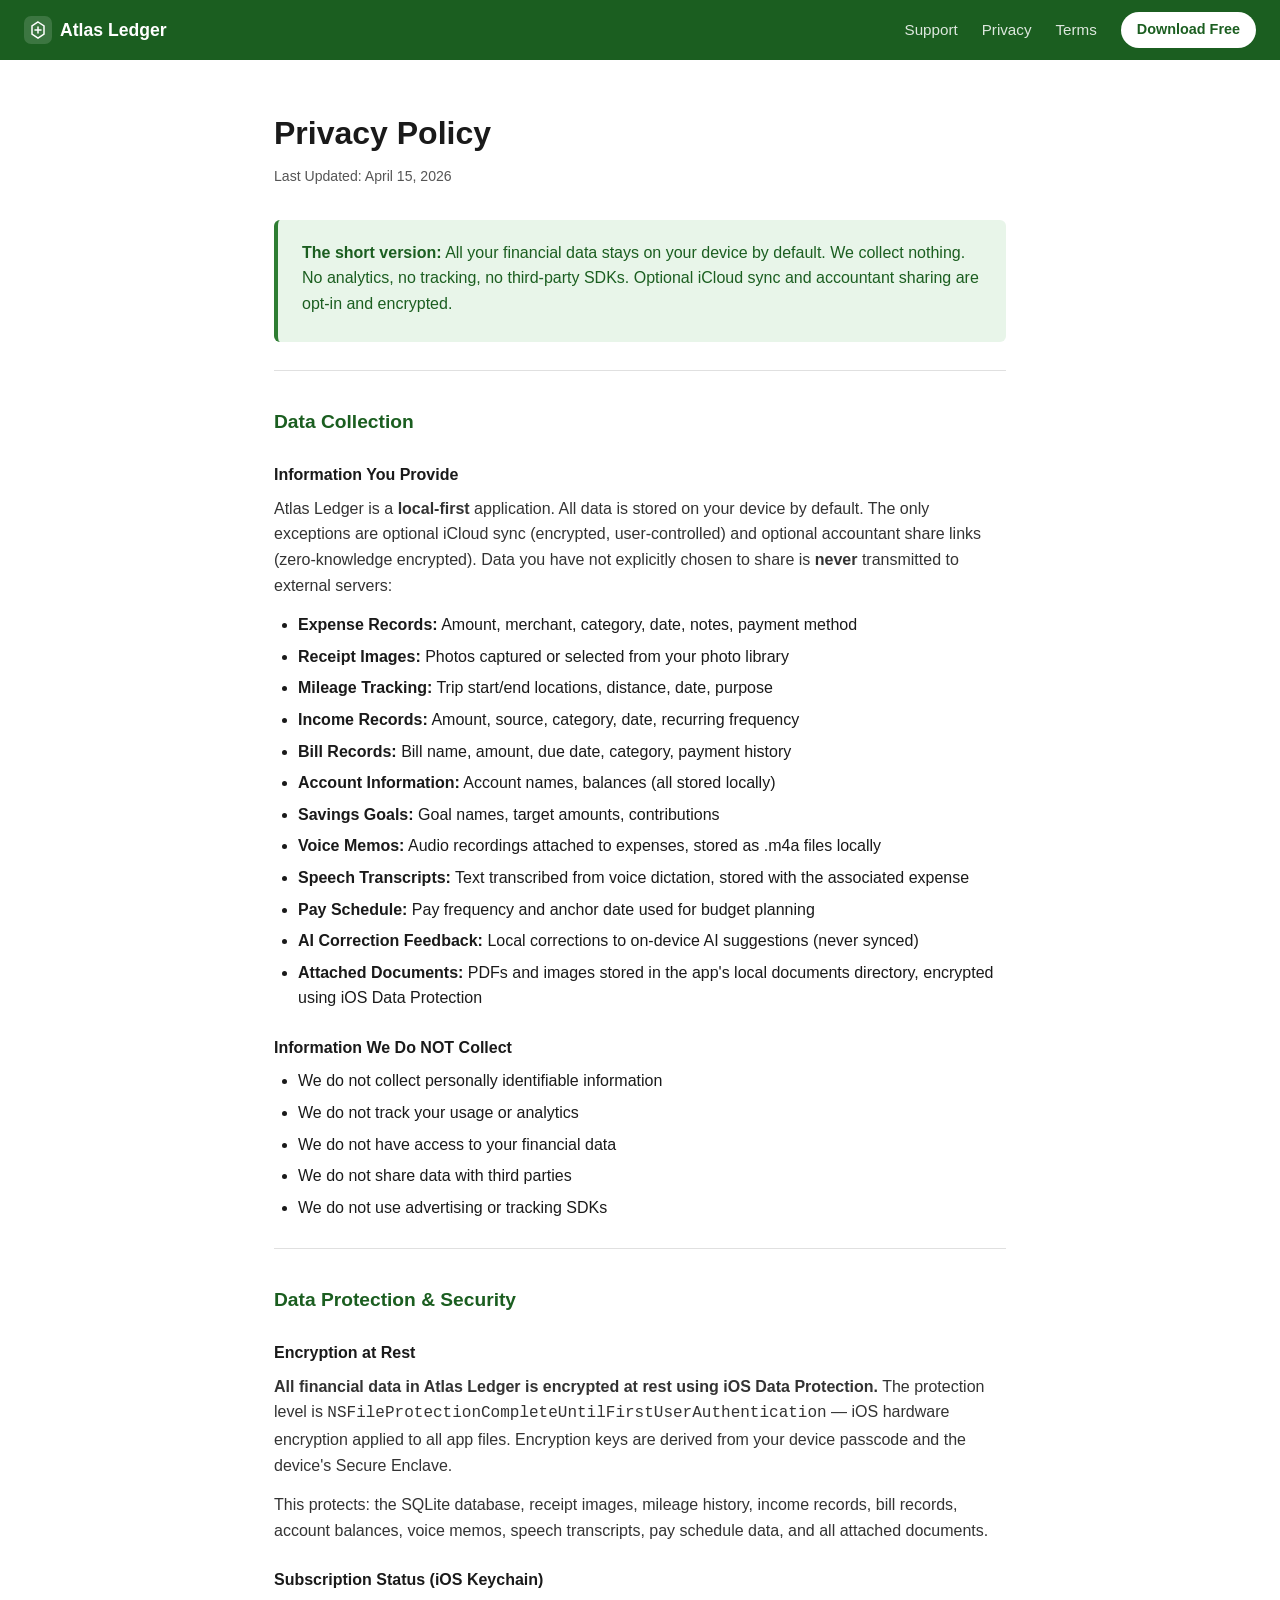
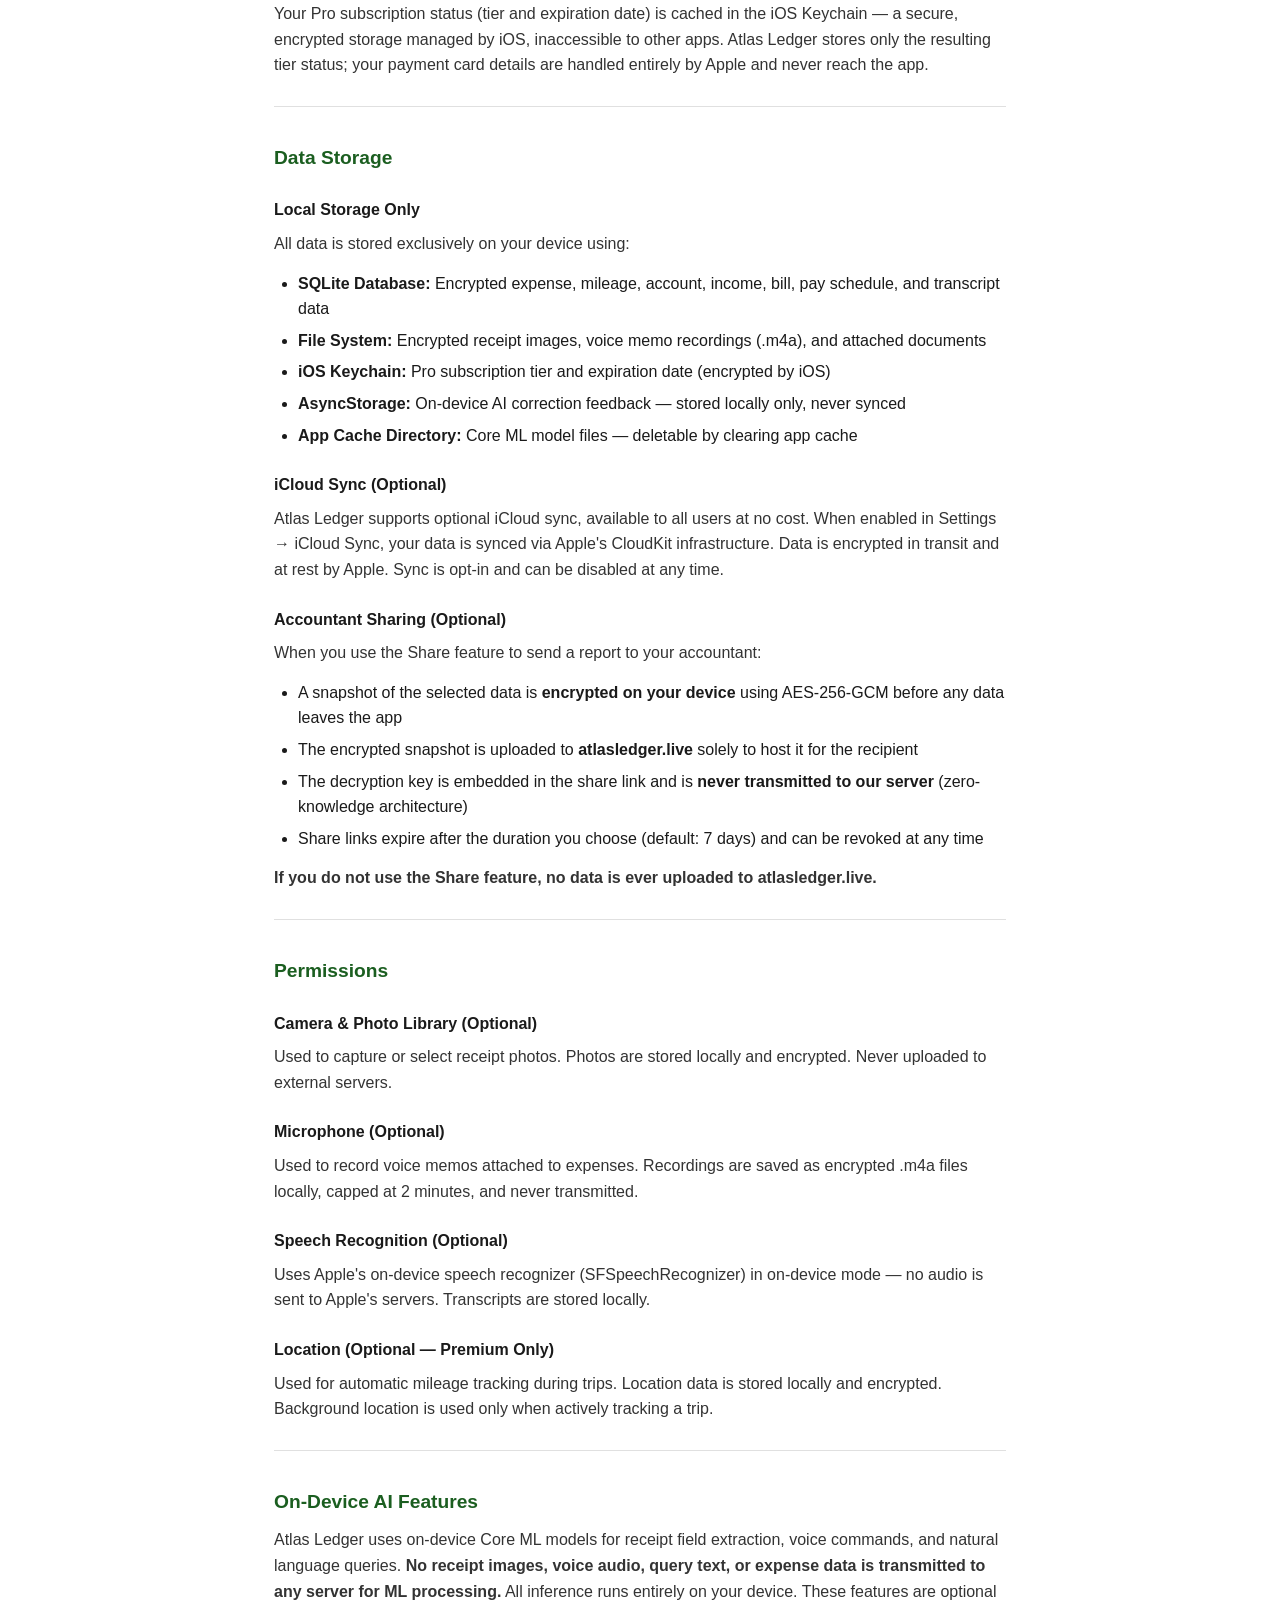
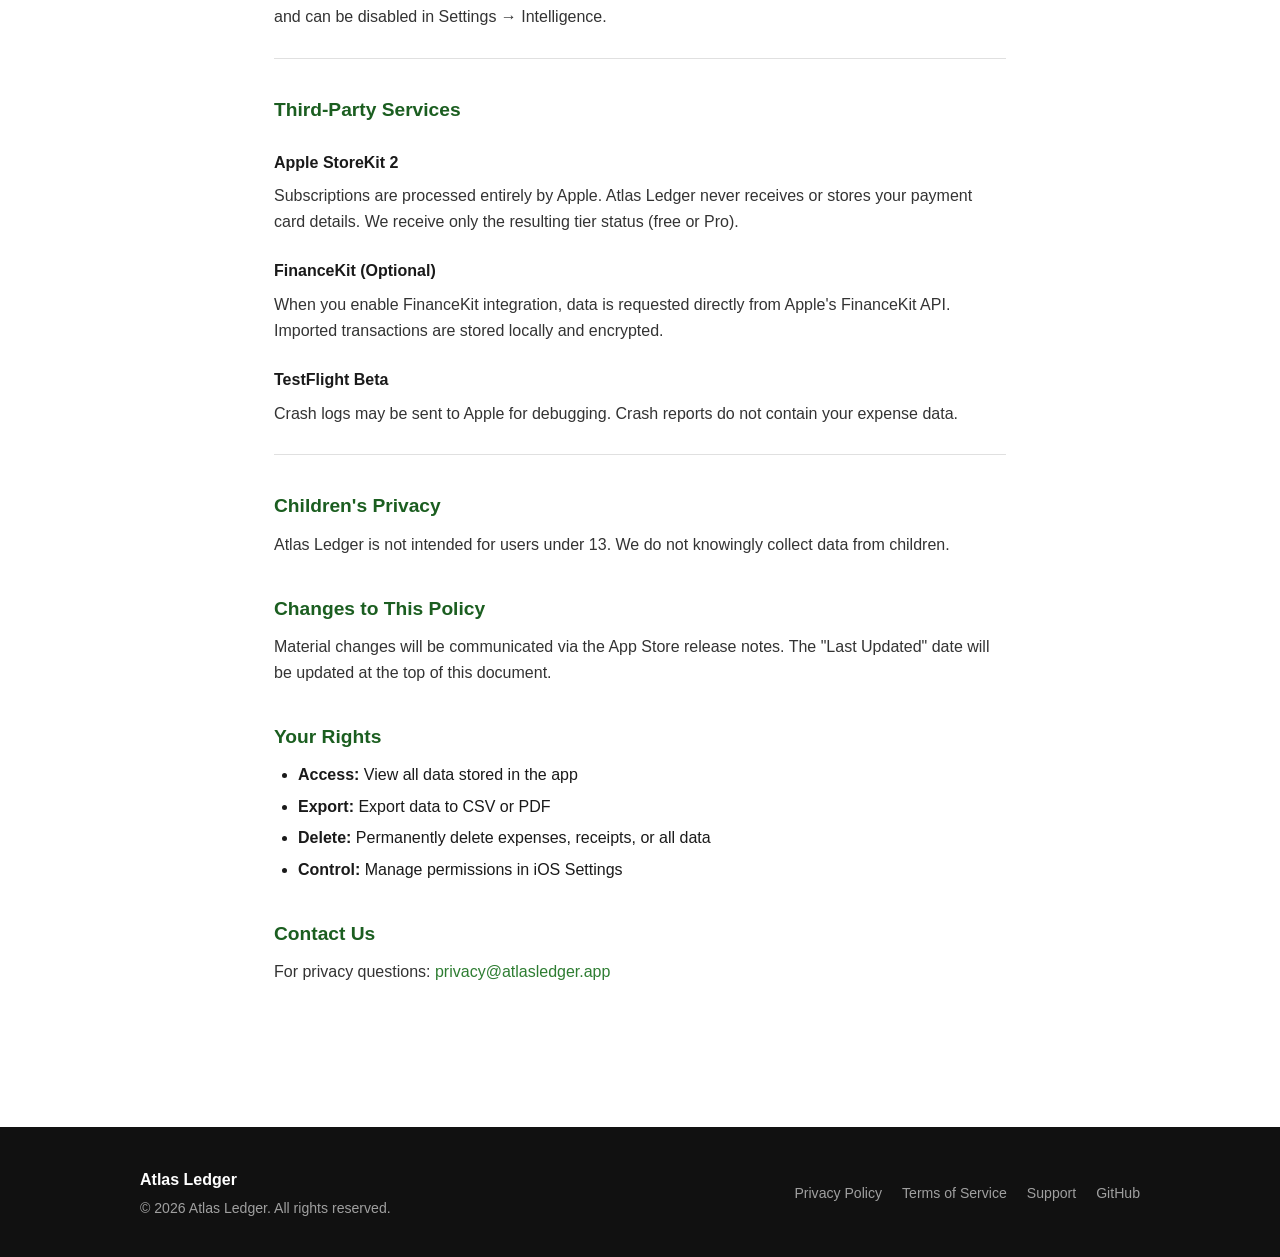
==== privacy/index.html @ 6c201dd8 "feat: initial Atlas Ledger public website Landing page, privacy policy, terms of service, and suppor" ====
<!DOCTYPE html>
<html lang="en">
<head>
  <meta charset="UTF-8">
  <meta name="viewport" content="width=device-width, initial-scale=1.0">
  <title>Privacy Policy — Atlas Ledger</title>
  <meta name="description" content="Atlas Ledger Privacy Policy. All your financial data stays on your device. We collect nothing.">
  <link rel="stylesheet" href="../style.css">
</head>
<body>

<nav class="nav">
  <a href="../index.html" class="nav-logo">
    <svg width="28" height="28" viewBox="0 0 28 28" fill="none">
      <rect width="28" height="28" rx="7" fill="white" fill-opacity=".15"/>
      <path d="M14 6L20 10V18L14 22L8 18V10L14 6Z" stroke="white" stroke-width="1.5" fill="none"/>
      <path d="M11 14h6M14 11v6" stroke="white" stroke-width="1.5" stroke-linecap="round"/>
    </svg>
    Atlas Ledger
  </a>
  <div class="nav-links">
    <a href="../support/index.html">Support</a>
    <a href="../privacy/index.html">Privacy</a>
    <a href="../terms/index.html">Terms</a>
    <a href="../index.html#download" class="nav-cta">Download Free</a>
  </div>
</nav>

<div class="legal">
  <h1>Privacy Policy</h1>
  <div class="updated">Last Updated: April 15, 2026</div>

  <div class="summary-box">
    <p><strong>The short version:</strong> All your financial data stays on your device by default. We collect nothing. No analytics, no tracking, no third-party SDKs. Optional iCloud sync and accountant sharing are opt-in and encrypted.</p>
  </div>

  <hr>

  <h2>Data Collection</h2>
  <h3>Information You Provide</h3>
  <p>Atlas Ledger is a <strong>local-first</strong> application. All data is stored on your device by default. The only exceptions are optional iCloud sync (encrypted, user-controlled) and optional accountant share links (zero-knowledge encrypted). Data you have not explicitly chosen to share is <strong>never</strong> transmitted to external servers:</p>
  <ul>
    <li><strong>Expense Records:</strong> Amount, merchant, category, date, notes, payment method</li>
    <li><strong>Receipt Images:</strong> Photos captured or selected from your photo library</li>
    <li><strong>Mileage Tracking:</strong> Trip start/end locations, distance, date, purpose</li>
    <li><strong>Income Records:</strong> Amount, source, category, date, recurring frequency</li>
    <li><strong>Bill Records:</strong> Bill name, amount, due date, category, payment history</li>
    <li><strong>Account Information:</strong> Account names, balances (all stored locally)</li>
    <li><strong>Savings Goals:</strong> Goal names, target amounts, contributions</li>
    <li><strong>Voice Memos:</strong> Audio recordings attached to expenses, stored as .m4a files locally</li>
    <li><strong>Speech Transcripts:</strong> Text transcribed from voice dictation, stored with the associated expense</li>
    <li><strong>Pay Schedule:</strong> Pay frequency and anchor date used for budget planning</li>
    <li><strong>AI Correction Feedback:</strong> Local corrections to on-device AI suggestions (never synced)</li>
    <li><strong>Attached Documents:</strong> PDFs and images stored in the app's local documents directory, encrypted using iOS Data Protection</li>
  </ul>

  <h3>Information We Do NOT Collect</h3>
  <ul>
    <li>We do not collect personally identifiable information</li>
    <li>We do not track your usage or analytics</li>
    <li>We do not have access to your financial data</li>
    <li>We do not share data with third parties</li>
    <li>We do not use advertising or tracking SDKs</li>
  </ul>

  <hr>

  <h2>Data Protection &amp; Security</h2>
  <h3>Encryption at Rest</h3>
  <p><strong>All financial data in Atlas Ledger is encrypted at rest using iOS Data Protection.</strong> The protection level is <code>NSFileProtectionCompleteUntilFirstUserAuthentication</code> — iOS hardware encryption applied to all app files. Encryption keys are derived from your device passcode and the device's Secure Enclave.</p>
  <p>This protects: the SQLite database, receipt images, mileage history, income records, bill records, account balances, voice memos, speech transcripts, pay schedule data, and all attached documents.</p>

  <h3>Subscription Status (iOS Keychain)</h3>
  <p>Your Pro subscription status (tier and expiration date) is cached in the iOS Keychain — a secure, encrypted storage managed by iOS, inaccessible to other apps. Atlas Ledger stores only the resulting tier status; your payment card details are handled entirely by Apple and never reach the app.</p>

  <hr>

  <h2>Data Storage</h2>
  <h3>Local Storage Only</h3>
  <p>All data is stored exclusively on your device using:</p>
  <ul>
    <li><strong>SQLite Database:</strong> Encrypted expense, mileage, account, income, bill, pay schedule, and transcript data</li>
    <li><strong>File System:</strong> Encrypted receipt images, voice memo recordings (.m4a), and attached documents</li>
    <li><strong>iOS Keychain:</strong> Pro subscription tier and expiration date (encrypted by iOS)</li>
    <li><strong>AsyncStorage:</strong> On-device AI correction feedback — stored locally only, never synced</li>
    <li><strong>App Cache Directory:</strong> Core ML model files — deletable by clearing app cache</li>
  </ul>

  <h3>iCloud Sync (Optional)</h3>
  <p>Atlas Ledger supports optional iCloud sync, available to all users at no cost. When enabled in Settings → iCloud Sync, your data is synced via Apple's CloudKit infrastructure. Data is encrypted in transit and at rest by Apple. Sync is opt-in and can be disabled at any time.</p>

  <h3>Accountant Sharing (Optional)</h3>
  <p>When you use the Share feature to send a report to your accountant:</p>
  <ul>
    <li>A snapshot of the selected data is <strong>encrypted on your device</strong> using AES-256-GCM before any data leaves the app</li>
    <li>The encrypted snapshot is uploaded to <strong>atlasledger.live</strong> solely to host it for the recipient</li>
    <li>The decryption key is embedded in the share link and is <strong>never transmitted to our server</strong> (zero-knowledge architecture)</li>
    <li>Share links expire after the duration you choose (default: 7 days) and can be revoked at any time</li>
  </ul>
  <p><strong>If you do not use the Share feature, no data is ever uploaded to atlasledger.live.</strong></p>

  <hr>

  <h2>Permissions</h2>
  <h3>Camera &amp; Photo Library (Optional)</h3>
  <p>Used to capture or select receipt photos. Photos are stored locally and encrypted. Never uploaded to external servers.</p>

  <h3>Microphone (Optional)</h3>
  <p>Used to record voice memos attached to expenses. Recordings are saved as encrypted .m4a files locally, capped at 2 minutes, and never transmitted.</p>

  <h3>Speech Recognition (Optional)</h3>
  <p>Uses Apple's on-device speech recognizer (SFSpeechRecognizer) in on-device mode — no audio is sent to Apple's servers. Transcripts are stored locally.</p>

  <h3>Location (Optional — Premium Only)</h3>
  <p>Used for automatic mileage tracking during trips. Location data is stored locally and encrypted. Background location is used only when actively tracking a trip.</p>

  <hr>

  <h2>On-Device AI Features</h2>
  <p>Atlas Ledger uses on-device Core ML models for receipt field extraction, voice commands, and natural language queries. <strong>No receipt images, voice audio, query text, or expense data is transmitted to any server for ML processing.</strong> All inference runs entirely on your device. These features are optional and can be disabled in Settings → Intelligence.</p>

  <hr>

  <h2>Third-Party Services</h2>
  <h3>Apple StoreKit 2</h3>
  <p>Subscriptions are processed entirely by Apple. Atlas Ledger never receives or stores your payment card details. We receive only the resulting tier status (free or Pro).</p>
  <h3>FinanceKit (Optional)</h3>
  <p>When you enable FinanceKit integration, data is requested directly from Apple's FinanceKit API. Imported transactions are stored locally and encrypted.</p>
  <h3>TestFlight Beta</h3>
  <p>Crash logs may be sent to Apple for debugging. Crash reports do not contain your expense data.</p>

  <hr>

  <h2>Children's Privacy</h2>
  <p>Atlas Ledger is not intended for users under 13. We do not knowingly collect data from children.</p>

  <h2>Changes to This Policy</h2>
  <p>Material changes will be communicated via the App Store release notes. The "Last Updated" date will be updated at the top of this document.</p>

  <h2>Your Rights</h2>
  <ul>
    <li><strong>Access:</strong> View all data stored in the app</li>
    <li><strong>Export:</strong> Export data to CSV or PDF</li>
    <li><strong>Delete:</strong> Permanently delete expenses, receipts, or all data</li>
    <li><strong>Control:</strong> Manage permissions in iOS Settings</li>
  </ul>

  <h2>Contact Us</h2>
  <p>For privacy questions: <a href="mailto:privacy@atlasledger.app">privacy@atlasledger.app</a></p>
</div>

<footer>
  <div class="footer-inner">
    <div>
      <div class="footer-brand">Atlas Ledger</div>
      <div style="margin-top:4px">© 2026 Atlas Ledger. All rights reserved.</div>
    </div>
    <div class="footer-links">
      <a href="../privacy/index.html">Privacy Policy</a>
      <a href="../terms/index.html">Terms of Service</a>
      <a href="../support/index.html">Support</a>
      <a href="https://github.com/DevLabInnovations/AtlasLedger">GitHub</a>
    </div>
  </div>
</footer>

</body>
</html>
---- style.css ----
/* Atlas Ledger — shared site styles */
*, *::before, *::after { box-sizing: border-box; margin: 0; padding: 0; }

:root {
  --green:       #2E7D32;
  --green-dark:  #1B5E20;
  --green-light: #E8F5E9;
  --accent:      #43A047;
  --text:        #1A1A1A;
  --text-muted:  #555;
  --border:      #E0E0E0;
  --bg:          #FFFFFF;
  --surface:     #F9FBF9;
  --radius:      12px;
  --shadow:      0 2px 16px rgba(0,0,0,.08);
}

body {
  font-family: -apple-system, BlinkMacSystemFont, 'Segoe UI', Roboto, sans-serif;
  color: var(--text);
  background: var(--bg);
  line-height: 1.6;
  font-size: 16px;
}

a { color: var(--green); text-decoration: none; }
a:hover { text-decoration: underline; }

/* ── NAV ────────────────────────────────────────────────────── */
.nav {
  background: var(--green-dark);
  padding: 0 24px;
  display: flex;
  align-items: center;
  height: 60px;
  position: sticky;
  top: 0;
  z-index: 100;
}
.nav-logo {
  color: #fff;
  font-size: 1.1rem;
  font-weight: 700;
  text-decoration: none;
  display: flex;
  align-items: center;
  gap: 8px;
  flex: 1;
}
.nav-logo svg { flex-shrink: 0; }
.nav-links { display: flex; align-items: center; gap: 24px; }
.nav-links a { color: rgba(255,255,255,.85); font-size: .95rem; }
.nav-links a:hover { color: #fff; text-decoration: none; }
.nav-cta {
  background: #fff;
  color: var(--green-dark) !important;
  font-weight: 600;
  padding: 6px 16px;
  border-radius: 20px;
  font-size: .9rem !important;
}
.nav-cta:hover { background: var(--green-light); }

/* ── HERO ───────────────────────────────────────────────────── */
.hero {
  background: linear-gradient(160deg, var(--green-dark) 0%, var(--green) 100%);
  color: #fff;
  padding: 80px 24px 100px;
  text-align: center;
}
.hero-badge {
  display: inline-flex;
  align-items: center;
  gap: 6px;
  background: rgba(255,255,255,.15);
  border: 1px solid rgba(255,255,255,.25);
  border-radius: 20px;
  padding: 4px 14px;
  font-size: .85rem;
  margin-bottom: 24px;
}
.hero h1 {
  font-size: clamp(2.2rem, 5vw, 3.4rem);
  font-weight: 800;
  margin-bottom: 20px;
  letter-spacing: -.5px;
}
.hero p {
  font-size: 1.15rem;
  opacity: .9;
  max-width: 540px;
  margin: 0 auto 36px;
}
.hero-actions { display: flex; gap: 12px; justify-content: center; flex-wrap: wrap; }
.btn-appstore {
  background: #000;
  color: #fff;
  border-radius: 10px;
  padding: 10px 20px;
  display: inline-flex;
  align-items: center;
  gap: 10px;
  font-size: 1rem;
  font-weight: 600;
  text-decoration: none;
  transition: opacity .2s;
}
.btn-appstore:hover { opacity: .85; text-decoration: none; color: #fff; }
.btn-appstore-sub { display: block; font-size: .7rem; font-weight: 400; opacity: .7; }
.btn-learn {
  background: rgba(255,255,255,.15);
  border: 1.5px solid rgba(255,255,255,.4);
  color: #fff;
  border-radius: 10px;
  padding: 10px 24px;
  font-size: 1rem;
  text-decoration: none;
  transition: background .2s;
}
.btn-learn:hover { background: rgba(255,255,255,.25); text-decoration: none; color: #fff; }

/* ── PHONE MOCKUP ───────────────────────────────────────────── */
.phone-wrap {
  margin: 48px auto 0;
  max-width: 240px;
  position: relative;
}
.phone-shell {
  background: #111;
  border-radius: 38px;
  padding: 14px;
  box-shadow: 0 30px 80px rgba(0,0,0,.5), inset 0 0 0 2px #333;
}
.phone-screen {
  background: linear-gradient(180deg, #1B5E20 0%, #2E7D32 40%, #F5F5F5 40%);
  border-radius: 26px;
  height: 390px;
  overflow: hidden;
  position: relative;
}
.phone-notch {
  width: 100px;
  height: 22px;
  background: #111;
  border-radius: 0 0 14px 14px;
  margin: 0 auto;
}
.phone-widgets {
  padding: 12px;
  display: grid;
  grid-template-columns: 1fr 1fr;
  gap: 8px;
  margin-top: 10px;
}
.pw {
  background: rgba(255,255,255,.12);
  border-radius: 12px;
  padding: 12px;
  color: #fff;
}
.pw.full { grid-column: 1/-1; }
.pw-label { font-size: .55rem; opacity: .7; text-transform: uppercase; letter-spacing: .5px; }
.pw-value { font-size: 1.05rem; font-weight: 700; margin-top: 2px; }
.pw-sub { font-size: .55rem; opacity: .6; }
.pw-bar {
  height: 4px;
  background: rgba(255,255,255,.15);
  border-radius: 2px;
  margin-top: 8px;
  overflow: hidden;
}
.pw-bar-fill { height: 100%; background: #81C784; border-radius: 2px; }
.pw-green { background: rgba(255,255,255,.22); }

/* ── SECTION SHELL ──────────────────────────────────────────── */
.section { padding: 72px 24px; }
.section-alt { background: var(--surface); }
.section-center { text-align: center; }
.container { max-width: 1000px; margin: 0 auto; }
.section-eyebrow {
  font-size: .8rem;
  font-weight: 700;
  letter-spacing: 1.5px;
  text-transform: uppercase;
  color: var(--green);
  margin-bottom: 12px;
}
.section h2 {
  font-size: clamp(1.7rem, 3.5vw, 2.4rem);
  font-weight: 700;
  margin-bottom: 14px;
  letter-spacing: -.3px;
}
.section-sub {
  color: var(--text-muted);
  font-size: 1.05rem;
  max-width: 540px;
  margin: 0 auto 48px;
}

/* ── FEATURES GRID ──────────────────────────────────────────── */
.features { display: grid; grid-template-columns: repeat(auto-fill, minmax(280px,1fr)); gap: 24px; }
.feature-card {
  background: var(--bg);
  border: 1px solid var(--border);
  border-radius: var(--radius);
  padding: 28px;
  transition: box-shadow .2s, transform .2s;
}
.feature-card:hover { box-shadow: var(--shadow); transform: translateY(-2px); }
.feature-icon {
  width: 48px; height: 48px;
  border-radius: 12px;
  background: var(--green-light);
  display: flex; align-items: center; justify-content: center;
  margin-bottom: 16px;
  font-size: 1.4rem;
}
.feature-card h3 { font-size: 1.05rem; font-weight: 600; margin-bottom: 8px; }
.feature-card p { color: var(--text-muted); font-size: .9rem; line-height: 1.5; }

/* ── PRIVACY CALLOUT ────────────────────────────────────────── */
.privacy-callout {
  background: var(--green-dark);
  color: #fff;
  border-radius: var(--radius);
  padding: 48px 40px;
  text-align: center;
  max-width: 700px;
  margin: 0 auto;
}
.privacy-callout h2 { font-size: 1.8rem; margin-bottom: 12px; }
.privacy-callout p { opacity: .85; margin-bottom: 28px; }
.privacy-pills { display: flex; flex-wrap: wrap; gap: 10px; justify-content: center; }
.privacy-pill {
  background: rgba(255,255,255,.15);
  border: 1px solid rgba(255,255,255,.25);
  border-radius: 20px;
  padding: 6px 16px;
  font-size: .85rem;
}

/* ── PRICING ────────────────────────────────────────────────── */
.pricing { display: grid; grid-template-columns: 1fr 1fr; gap: 24px; max-width: 720px; margin: 0 auto; }
.plan {
  border: 1.5px solid var(--border);
  border-radius: var(--radius);
  padding: 32px;
  background: var(--bg);
}
.plan.featured {
  border-color: var(--green);
  box-shadow: 0 0 0 4px var(--green-light);
  position: relative;
}
.plan-badge {
  position: absolute;
  top: -14px; left: 50%;
  transform: translateX(-50%);
  background: var(--green);
  color: #fff;
  font-size: .75rem;
  font-weight: 700;
  padding: 4px 14px;
  border-radius: 20px;
  text-transform: uppercase;
  letter-spacing: .5px;
}
.plan-name { font-size: .85rem; font-weight: 700; text-transform: uppercase; letter-spacing: 1px; color: var(--text-muted); margin-bottom: 8px; }
.plan-price { font-size: 2.4rem; font-weight: 800; margin-bottom: 4px; }
.plan-price span { font-size: 1rem; font-weight: 400; color: var(--text-muted); }
.plan-desc { font-size: .88rem; color: var(--text-muted); margin-bottom: 24px; }
.plan-features { list-style: none; margin-bottom: 28px; }
.plan-features li { padding: 7px 0; font-size: .9rem; border-bottom: 1px solid var(--border); display: flex; align-items: flex-start; gap: 8px; }
.plan-features li:last-child { border: none; }
.check { color: var(--green); flex-shrink: 0; }
.btn-plan {
  display: block;
  width: 100%;
  padding: 12px;
  border-radius: 8px;
  text-align: center;
  font-weight: 600;
  font-size: .95rem;
  cursor: pointer;
  text-decoration: none;
  transition: opacity .2s;
}
.btn-plan:hover { opacity: .85; text-decoration: none; }
.btn-plan-primary { background: var(--green); color: #fff; }
.btn-plan-secondary { background: var(--surface); color: var(--text); border: 1.5px solid var(--border); }

/* ── FOOTER ─────────────────────────────────────────────────── */
footer {
  background: #111;
  color: rgba(255,255,255,.6);
  padding: 40px 24px;
  font-size: .88rem;
}
.footer-inner { max-width: 1000px; margin: 0 auto; display: flex; flex-wrap: wrap; gap: 24px; justify-content: space-between; align-items: center; }
.footer-brand { color: #fff; font-weight: 700; font-size: 1rem; }
.footer-links { display: flex; gap: 20px; flex-wrap: wrap; }
.footer-links a { color: rgba(255,255,255,.6); }
.footer-links a:hover { color: #fff; }

/* ── LEGAL PAGE ─────────────────────────────────────────────── */
.legal { max-width: 780px; margin: 48px auto; padding: 0 24px 80px; }
.legal h1 { font-size: 2rem; margin-bottom: 6px; }
.legal .updated { color: var(--text-muted); font-size: .88rem; margin-bottom: 32px; }
.legal hr { border: none; border-top: 1px solid var(--border); margin: 28px 0; }
.legal h2 { font-size: 1.2rem; font-weight: 700; color: var(--green-dark); margin: 36px 0 10px; }
.legal h3 { font-size: 1rem; font-weight: 600; margin: 24px 0 8px; }
.legal p { margin-bottom: 14px; color: #333; }
.legal ul, .legal ol { padding-left: 24px; margin-bottom: 14px; }
.legal li { margin-bottom: 6px; }
.legal strong { font-weight: 600; }
.legal .summary-box {
  background: var(--green-light);
  border-left: 4px solid var(--green);
  border-radius: 6px;
  padding: 20px 24px;
  margin: 28px 0;
}
.legal .summary-box p { color: #1B5E20; margin-bottom: 6px; }

/* ── SUPPORT PAGE ───────────────────────────────────────────── */
.support-grid { display: grid; grid-template-columns: repeat(auto-fill, minmax(260px,1fr)); gap: 20px; margin-top: 40px; }
.support-card {
  border: 1px solid var(--border);
  border-radius: var(--radius);
  padding: 28px;
  background: var(--bg);
}
.support-card .icon { font-size: 2rem; margin-bottom: 14px; }
.support-card h3 { font-weight: 600; margin-bottom: 8px; }
.support-card p { color: var(--text-muted); font-size: .9rem; margin-bottom: 14px; }
.support-card a { font-weight: 600; }
.faq { margin-top: 48px; }
.faq-item { border-bottom: 1px solid var(--border); padding: 20px 0; }
.faq-item h3 { font-size: 1rem; font-weight: 600; margin-bottom: 8px; }
.faq-item p { color: var(--text-muted); font-size: .9rem; }

/* ── RESPONSIVE ─────────────────────────────────────────────── */
@media (max-width: 640px) {
  .nav-links { gap: 14px; }
  .pricing { grid-template-columns: 1fr; }
  .privacy-callout { padding: 36px 24px; }
  .plan.featured { margin-top: 14px; }
}
@media (max-width: 480px) {
  .nav-links a:not(.nav-cta) { display: none; }
}
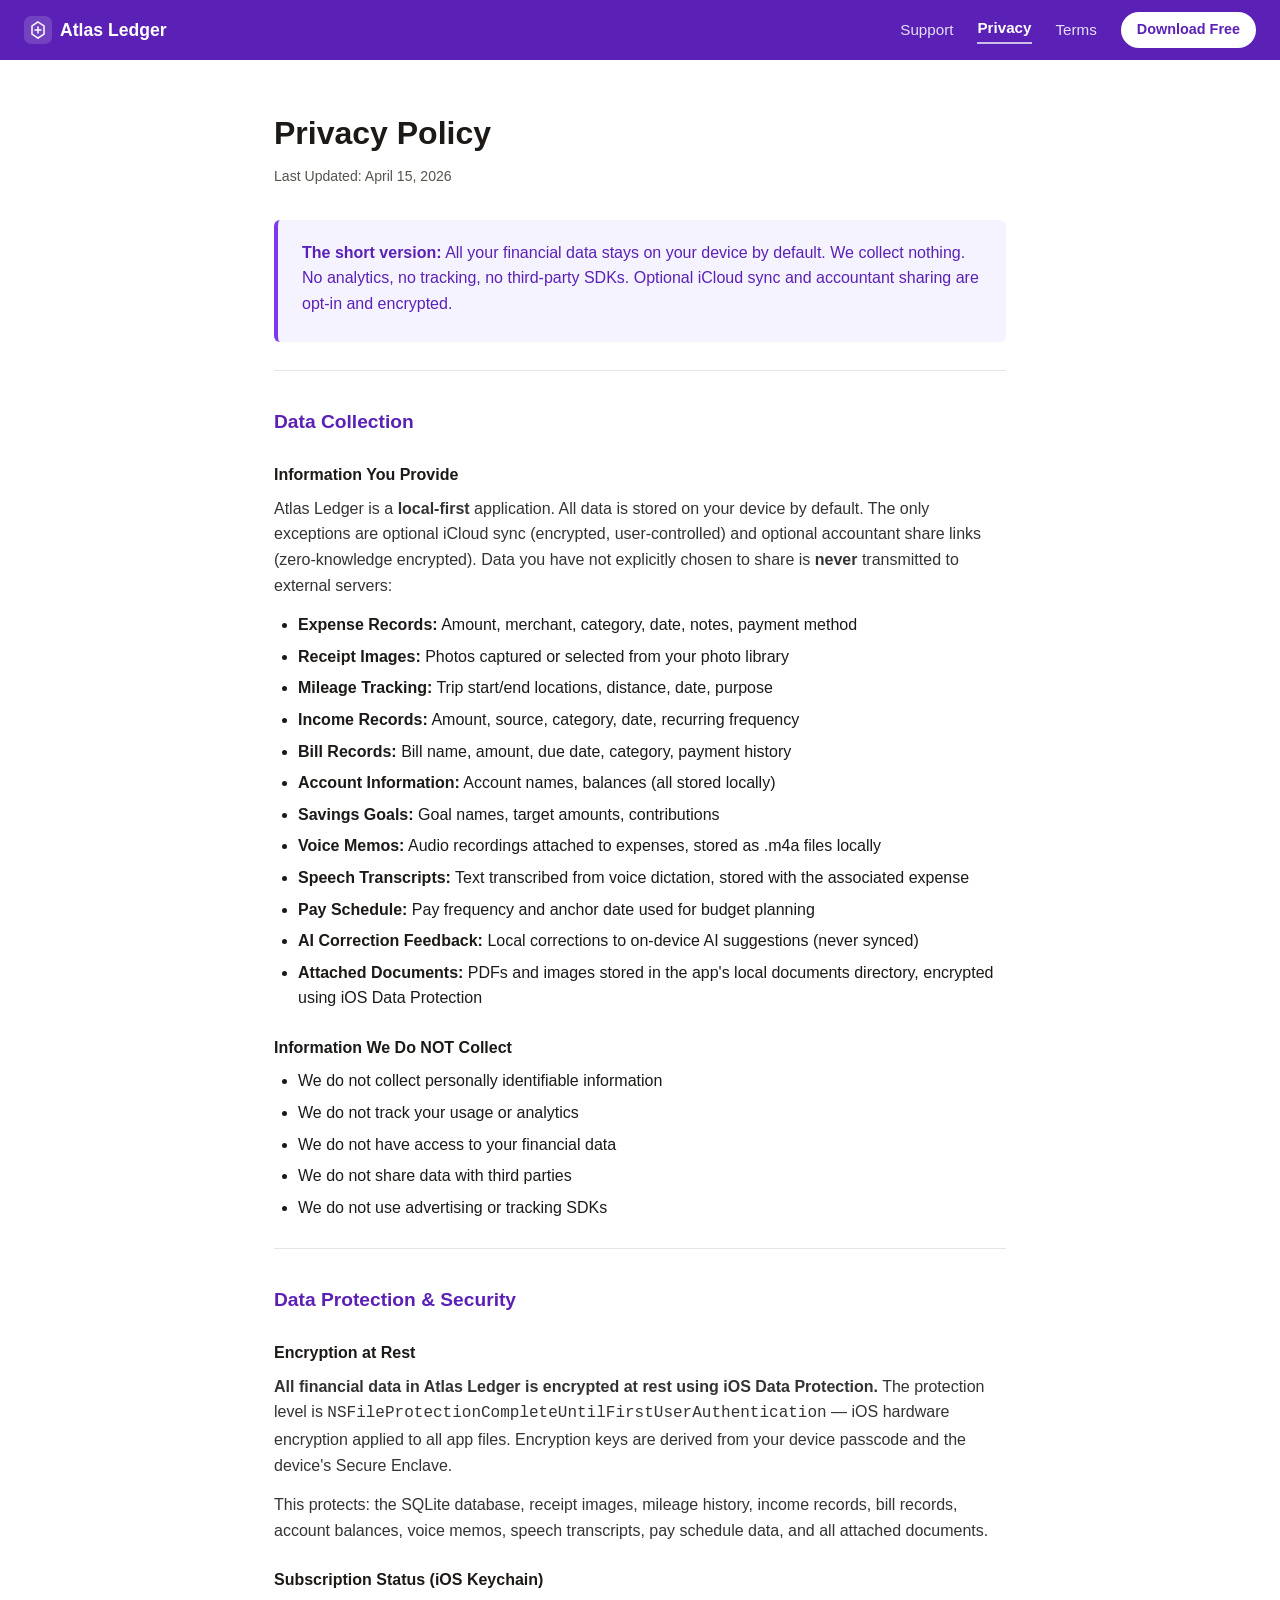
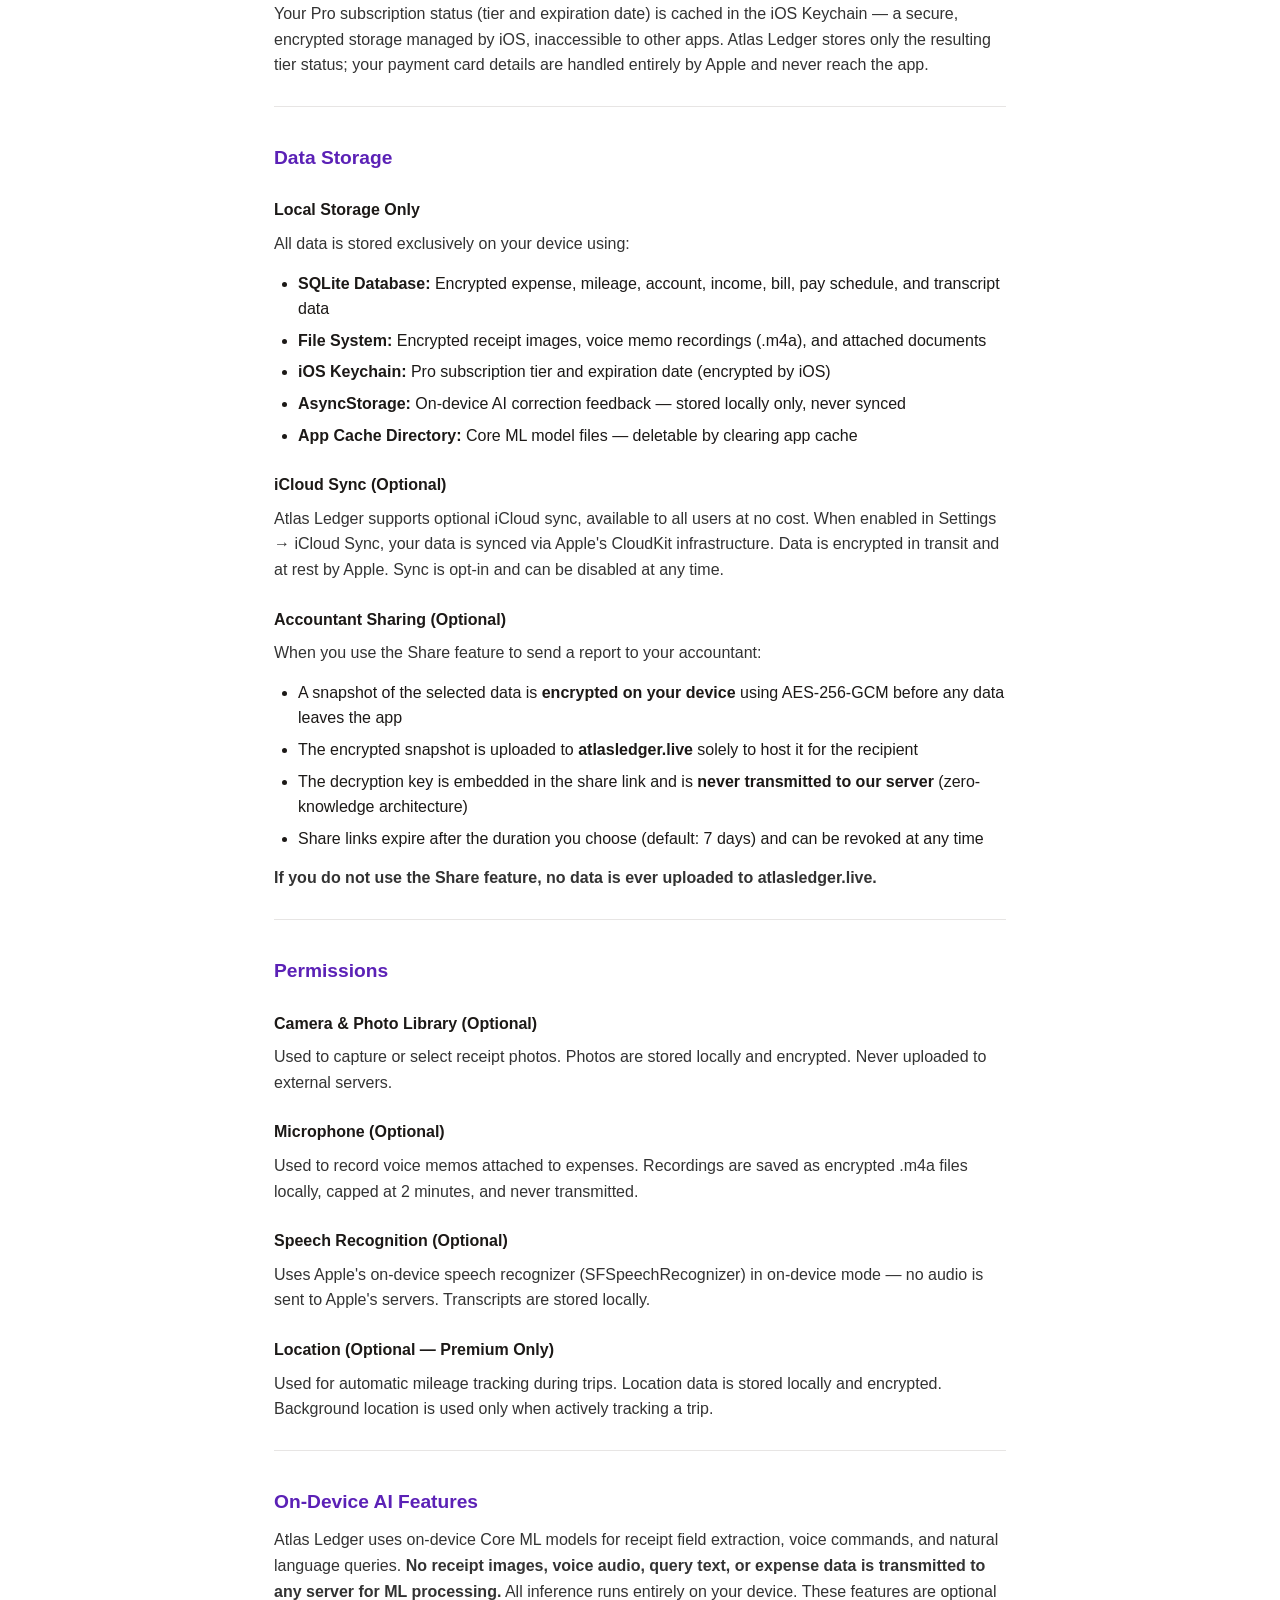
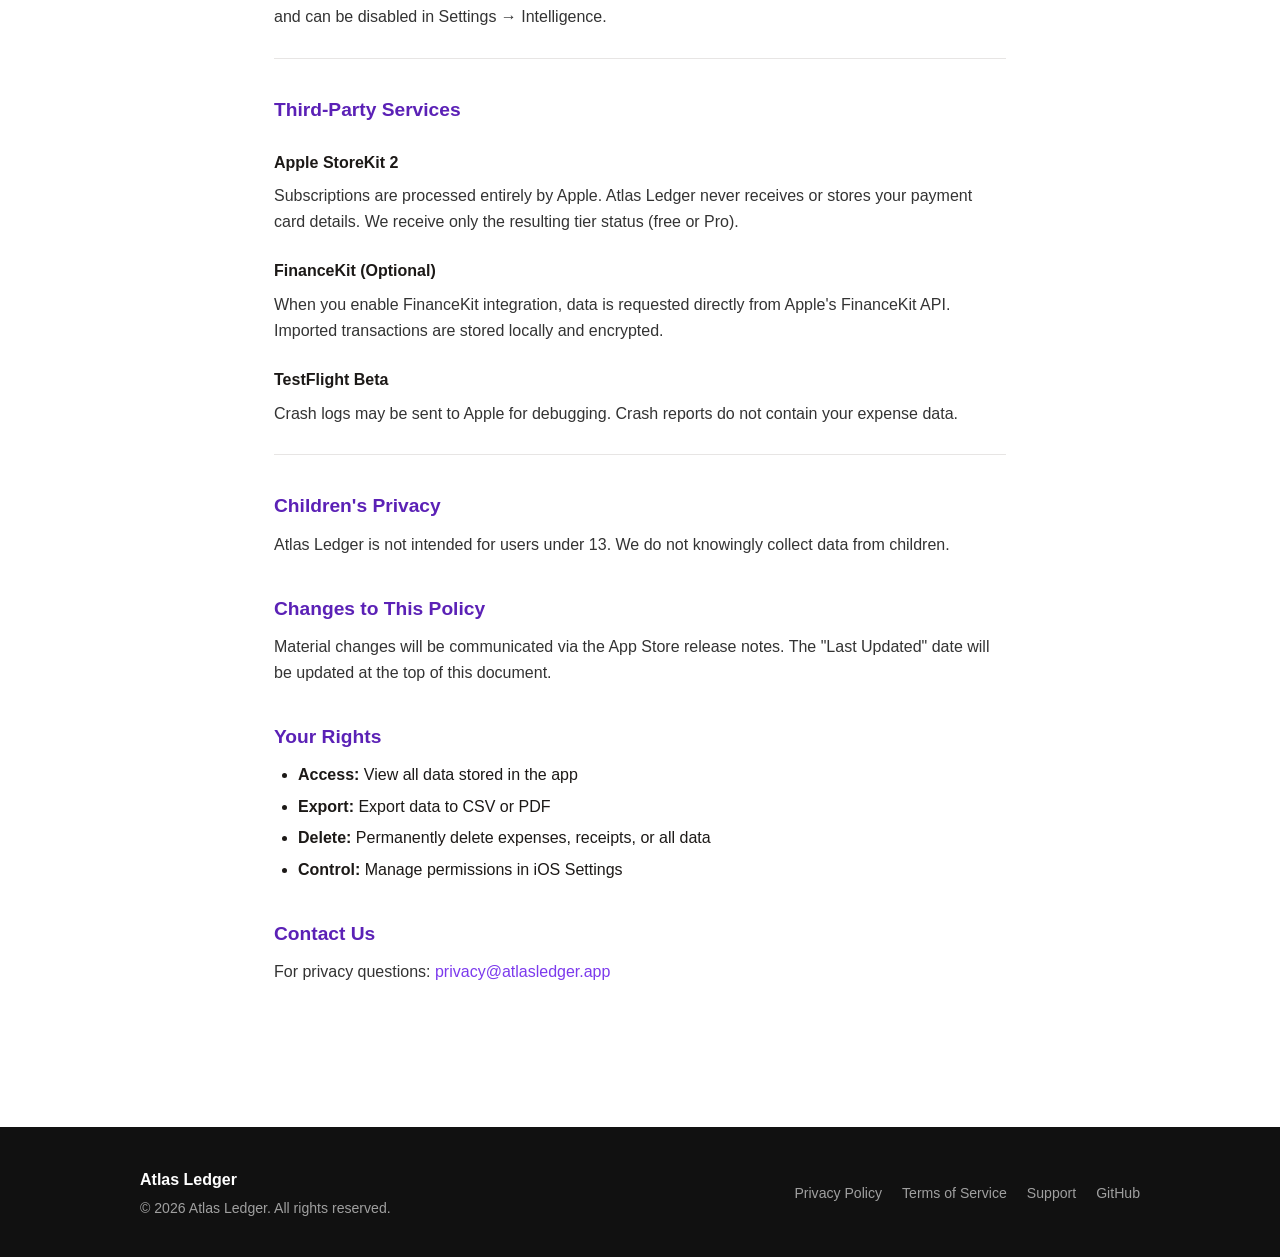
==== commit 5863ccff: "style: retheme site to app purple/coral brand colors + nav active states - Update phone mockup scree" ====
--- a/privacy/index.html
+++ b/privacy/index.html
@@ -20,7 +20,7 @@
   </a>
   <div class="nav-links">
     <a href="../support/index.html">Support</a>
-    <a href="../privacy/index.html">Privacy</a>
+    <a href="../privacy/index.html" class="active">Privacy</a>
     <a href="../terms/index.html">Terms</a>
     <a href="../index.html#download" class="nav-cta">Download Free</a>
   </div>
@@ -159,7 +159,7 @@
       <a href="../privacy/index.html">Privacy Policy</a>
       <a href="../terms/index.html">Terms of Service</a>
       <a href="../support/index.html">Support</a>
-      <a href="https://github.com/DevLabInnovations/AtlasLedger">GitHub</a>
+      <a href="https://github.com/DevLab-Innovations/AtlasLedger">GitHub</a>
     </div>
   </div>
 </footer>
--- a/style.css
+++ b/style.css
@@ -2,15 +2,15 @@
 *, *::before, *::after { box-sizing: border-box; margin: 0; padding: 0; }
 
 :root {
-  --green:       #2E7D32;
-  --green-dark:  #1B5E20;
-  --green-light: #E8F5E9;
-  --accent:      #43A047;
-  --text:        #1A1A1A;
-  --text-muted:  #555;
-  --border:      #E0E0E0;
+  --green:       #7C3AED;   /* primary violet — replaces all --green refs */
+  --green-dark:  #5B21B6;   /* deep purple */
+  --green-light: #F5F3FF;   /* ultra-light violet */
+  --accent:      #F97316;   /* coral/orange secondary */
+  --text:        #1C1917;   /* stone-900 */
+  --text-muted:  #57534E;   /* stone-600 */
+  --border:      #E7E5E4;   /* stone-200 */
   --bg:          #FFFFFF;
-  --surface:     #F9FBF9;
+  --surface:     #FAFAF9;   /* warm stone-50 */
   --radius:      12px;
   --shadow:      0 2px 16px rgba(0,0,0,.08);
 }
@@ -51,6 +51,12 @@
 .nav-links { display: flex; align-items: center; gap: 24px; }
 .nav-links a { color: rgba(255,255,255,.85); font-size: .95rem; }
 .nav-links a:hover { color: #fff; text-decoration: none; }
+.nav-links a.active {
+  color: #fff;
+  font-weight: 600;
+  border-bottom: 2px solid rgba(255,255,255,.7);
+  padding-bottom: 2px;
+}
 .nav-cta {
   background: #fff;
   color: var(--green-dark) !important;
@@ -132,7 +138,7 @@
   box-shadow: 0 30px 80px rgba(0,0,0,.5), inset 0 0 0 2px #333;
 }
 .phone-screen {
-  background: linear-gradient(180deg, #1B5E20 0%, #2E7D32 40%, #F5F5F5 40%);
+  background: linear-gradient(180deg, var(--green-dark) 0%, var(--green) 40%, #F5F5F5 40%);
   border-radius: 26px;
   height: 390px;
   overflow: hidden;
@@ -169,7 +175,7 @@
   margin-top: 8px;
   overflow: hidden;
 }
-.pw-bar-fill { height: 100%; background: #81C784; border-radius: 2px; }
+.pw-bar-fill { height: 100%; background: var(--accent); border-radius: 2px; }
 .pw-green { background: rgba(255,255,255,.22); }
 
 /* ── SECTION SHELL ──────────────────────────────────────────── */
@@ -290,6 +296,112 @@
 .btn-plan-primary { background: var(--green); color: #fff; }
 .btn-plan-secondary { background: var(--surface); color: var(--text); border: 1.5px solid var(--border); }
 
+/* ── COMPARE TOGGLE ─────────────────────────────────────────── */
+.compare-toggle-wrap {
+  display: flex;
+  align-items: center;
+  gap: 0;
+  margin: 8px 0 0;
+}
+.compare-toggle-wrap::before,
+.compare-toggle-wrap::after {
+  content: '';
+  flex: 1;
+  height: 1px;
+  background: var(--border);
+}
+.compare-toggle {
+  display: inline-flex;
+  align-items: center;
+  gap: 6px;
+  background: none;
+  border: none;
+  color: var(--text-muted);
+  font-size: .88rem;
+  font-weight: 500;
+  padding: 0 20px;
+  cursor: pointer;
+  white-space: nowrap;
+  transition: color .15s;
+  outline: none;
+}
+.compare-toggle:hover {
+  color: var(--green);
+  text-decoration: underline;
+  text-underline-offset: 3px;
+}
+.compare-toggle:focus-visible {
+  color: var(--green);
+  text-decoration: underline;
+  text-underline-offset: 3px;
+  outline: 2px solid var(--green);
+  outline-offset: 3px;
+  border-radius: 2px;
+}
+
+/* ── COMPARE TABLE ──────────────────────────────────────────── */
+.compare-wrap { overflow-x: auto; -webkit-overflow-scrolling: touch; }
+.compare-table {
+  width: 100%;
+  border-collapse: collapse;
+  font-size: .92rem;
+  min-width: 560px;
+}
+.compare-table th, .compare-table td {
+  padding: 13px 16px;
+  text-align: left;
+  border-bottom: 1px solid var(--border);
+  vertical-align: middle;
+}
+.compare-table thead th {
+  font-size: .8rem;
+  font-weight: 700;
+  text-transform: uppercase;
+  letter-spacing: .8px;
+  color: var(--text-muted);
+  background: var(--surface);
+  border-bottom: 2px solid var(--border);
+  position: sticky;
+  top: 60px;
+}
+.compare-table thead th:nth-child(2),
+.compare-table thead th:nth-child(3) { text-align: center; min-width: 110px; }
+.compare-table thead th:nth-child(3) { color: var(--green); }
+.compare-table tbody tr:hover { background: var(--green-light); }
+.compare-table tbody tr.group-header td {
+  background: var(--bg);
+  color: var(--green-dark);
+  font-weight: 700;
+  font-size: .82rem;
+  text-transform: uppercase;
+  letter-spacing: 1px;
+  padding: 20px 16px 8px;
+  border-bottom: none;
+  border-top: 2px solid var(--green);
+  position: relative;
+}
+/* Left accent bar — gives each group a strong visual anchor */
+.compare-table tbody tr.group-header td:first-child::before {
+  content: '';
+  position: absolute;
+  left: 0;
+  top: 0;
+  bottom: 0;
+  width: 3px;
+  background: var(--green);
+  border-radius: 0 2px 2px 0;
+}
+/* First group-header has no preceding data rows so suppress the extra gap */
+.compare-table tbody tr.group-header:first-child td {
+  padding-top: 12px;
+  border-top: none;
+}
+.compare-table td:nth-child(2),
+.compare-table td:nth-child(3) { text-align: center; }
+.ct-yes { color: var(--green); font-size: 1.2rem; line-height: 1; }
+.ct-no  { color: #CCC; font-size: 1.2rem; line-height: 1; }
+.ct-partial { color: #D97706; font-size: .8rem; font-weight: 700; }
+
 /* ── FOOTER ─────────────────────────────────────────────────── */
 footer {
   background: #111;
@@ -321,10 +433,10 @@
   padding: 20px 24px;
   margin: 28px 0;
 }
-.legal .summary-box p { color: #1B5E20; margin-bottom: 6px; }
+.legal .summary-box p { color: var(--green-dark); margin-bottom: 6px; }
 
 /* ── SUPPORT PAGE ───────────────────────────────────────────── */
-.support-grid { display: grid; grid-template-columns: repeat(auto-fill, minmax(260px,1fr)); gap: 20px; margin-top: 40px; }
+.support-grid { display: grid; grid-template-columns: repeat(2, 1fr); gap: 20px; margin-top: 40px; }
 .support-card {
   border: 1px solid var(--border);
   border-radius: var(--radius);
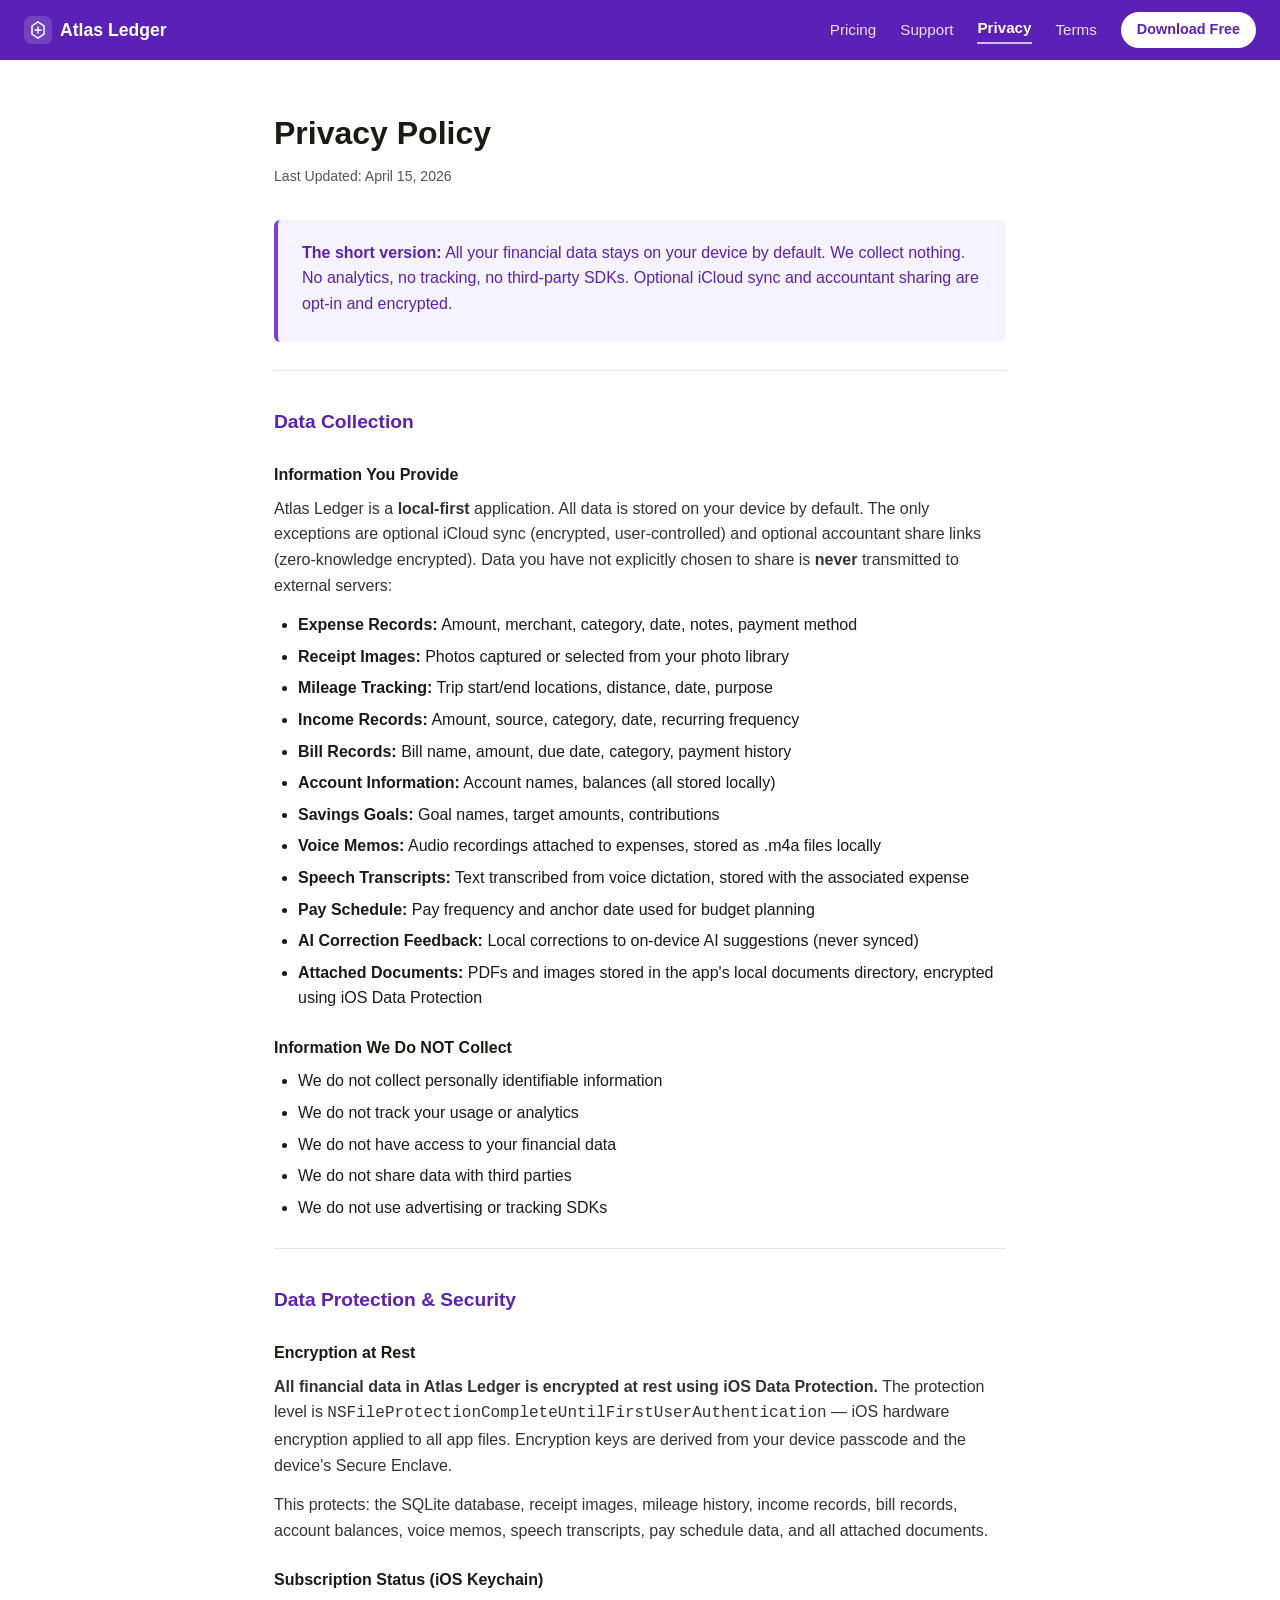
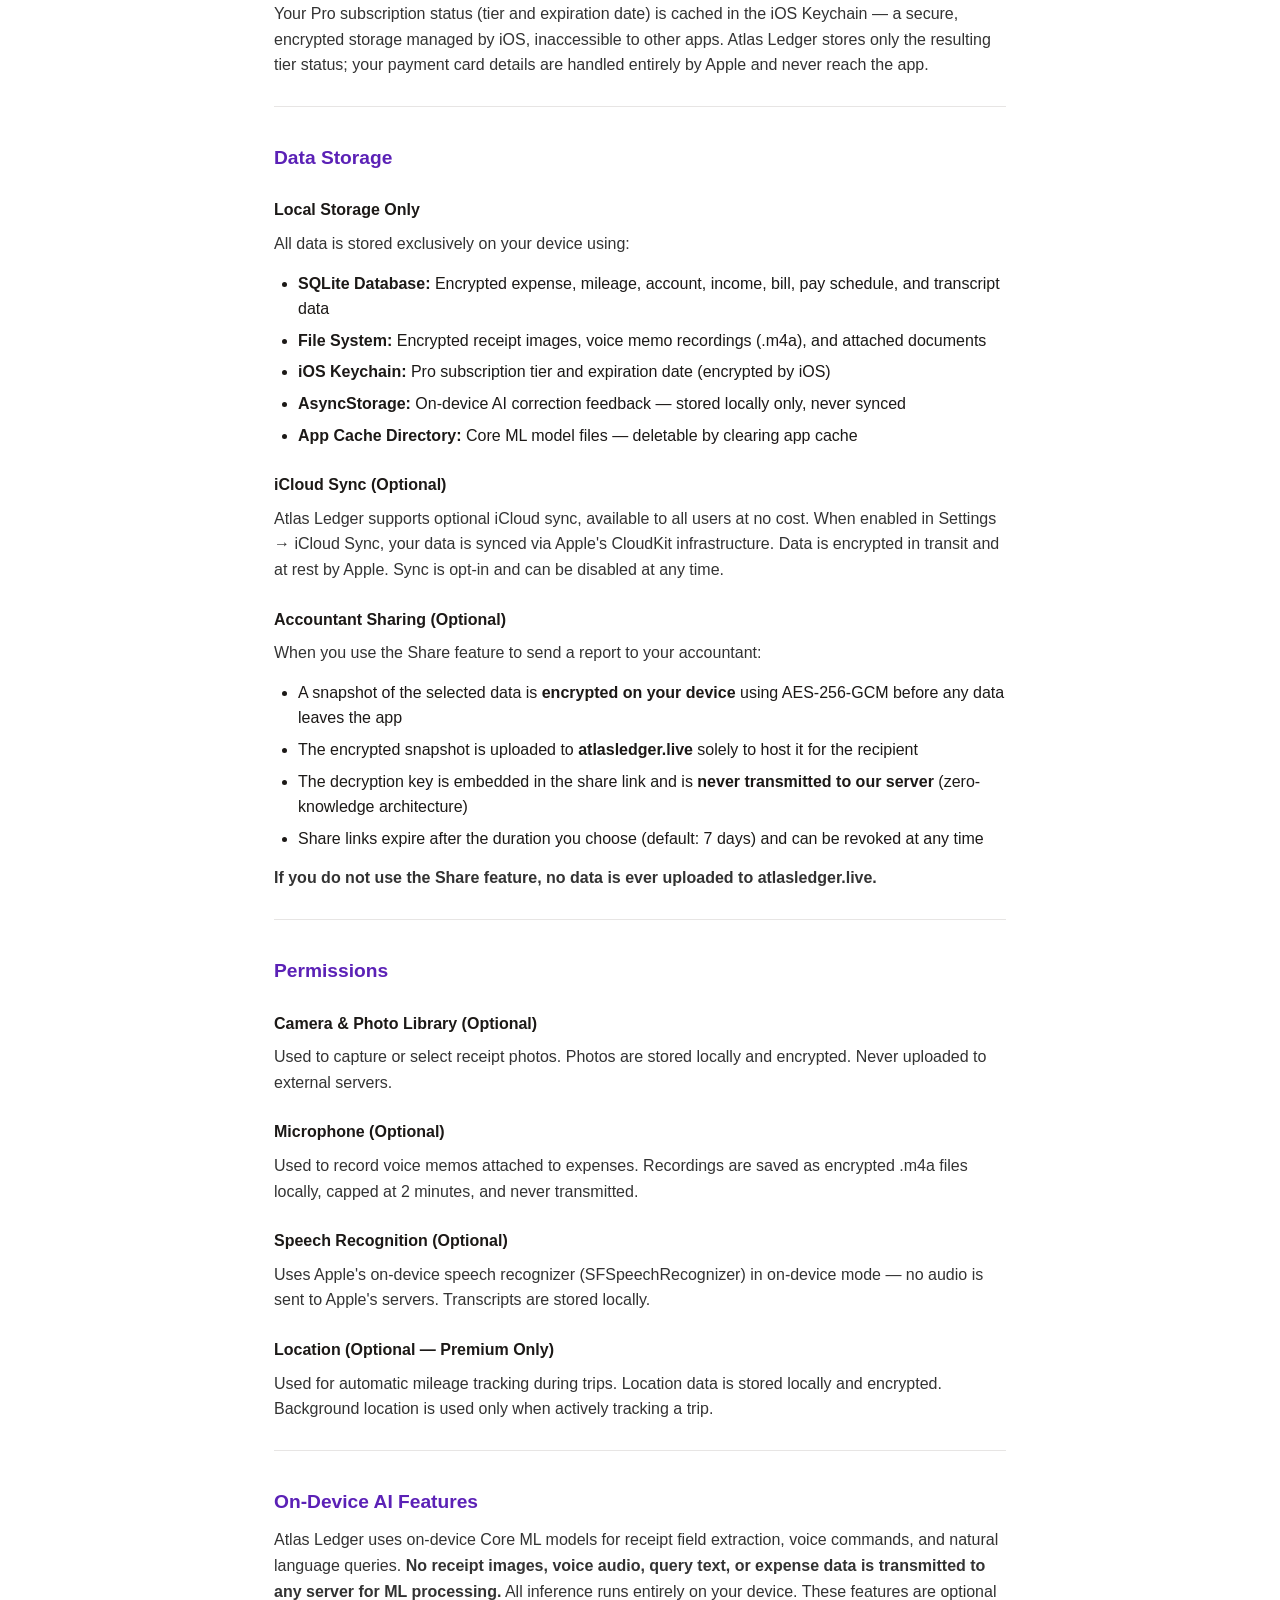
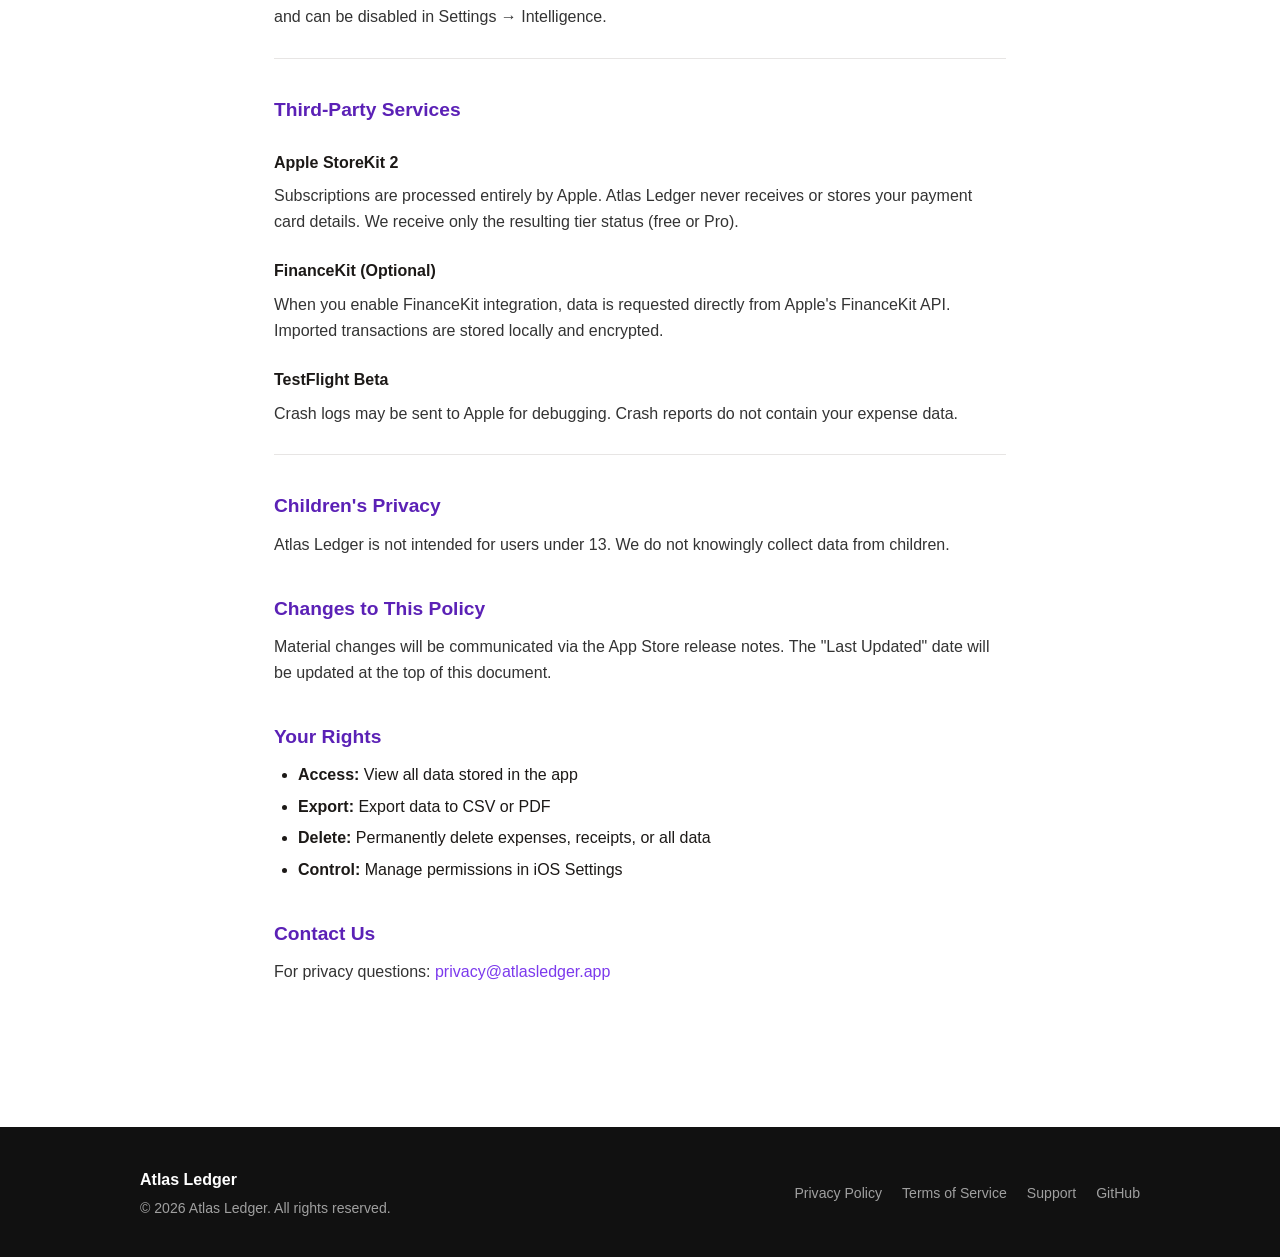
==== commit 2b9f54ae: "fix: unify nav across all pages (Pricing · Support · Privacy · Terms · Download Free) Co-Authored-By" ====
--- a/privacy/index.html
+++ b/privacy/index.html
@@ -19,6 +19,7 @@
     Atlas Ledger
   </a>
   <div class="nav-links">
+    <a href="../index.html#pricing">Pricing</a>
     <a href="../support/index.html">Support</a>
     <a href="../privacy/index.html" class="active">Privacy</a>
     <a href="../terms/index.html">Terms</a>
--- a/style.css
+++ b/style.css
@@ -128,55 +128,15 @@
 /* ── PHONE MOCKUP ───────────────────────────────────────────── */
 .phone-wrap {
   margin: 48px auto 0;
-  max-width: 240px;
+  max-width: 260px;
   position: relative;
-}
-.phone-shell {
-  background: #111;
-  border-radius: 38px;
-  padding: 14px;
-  box-shadow: 0 30px 80px rgba(0,0,0,.5), inset 0 0 0 2px #333;
-}
-.phone-screen {
-  background: linear-gradient(180deg, var(--green-dark) 0%, var(--green) 40%, #F5F5F5 40%);
-  border-radius: 26px;
-  height: 390px;
-  overflow: hidden;
-  position: relative;
-}
-.phone-notch {
-  width: 100px;
-  height: 22px;
-  background: #111;
-  border-radius: 0 0 14px 14px;
-  margin: 0 auto;
-}
-.phone-widgets {
-  padding: 12px;
-  display: grid;
-  grid-template-columns: 1fr 1fr;
-  gap: 8px;
-  margin-top: 10px;
-}
-.pw {
-  background: rgba(255,255,255,.12);
-  border-radius: 12px;
-  padding: 12px;
-  color: #fff;
-}
-.pw.full { grid-column: 1/-1; }
-.pw-label { font-size: .55rem; opacity: .7; text-transform: uppercase; letter-spacing: .5px; }
-.pw-value { font-size: 1.05rem; font-weight: 700; margin-top: 2px; }
-.pw-sub { font-size: .55rem; opacity: .6; }
-.pw-bar {
-  height: 4px;
-  background: rgba(255,255,255,.15);
-  border-radius: 2px;
-  margin-top: 8px;
-  overflow: hidden;
-}
-.pw-bar-fill { height: 100%; background: var(--accent); border-radius: 2px; }
-.pw-green { background: rgba(255,255,255,.22); }
+  filter: drop-shadow(0 32px 64px rgba(0,0,0,.45));
+}
+.phone-screenshot {
+  width: 100%;
+  border-radius: 44px;
+  display: block;
+}
 
 /* ── SECTION SHELL ──────────────────────────────────────────── */
 .section { padding: 72px 24px; }
